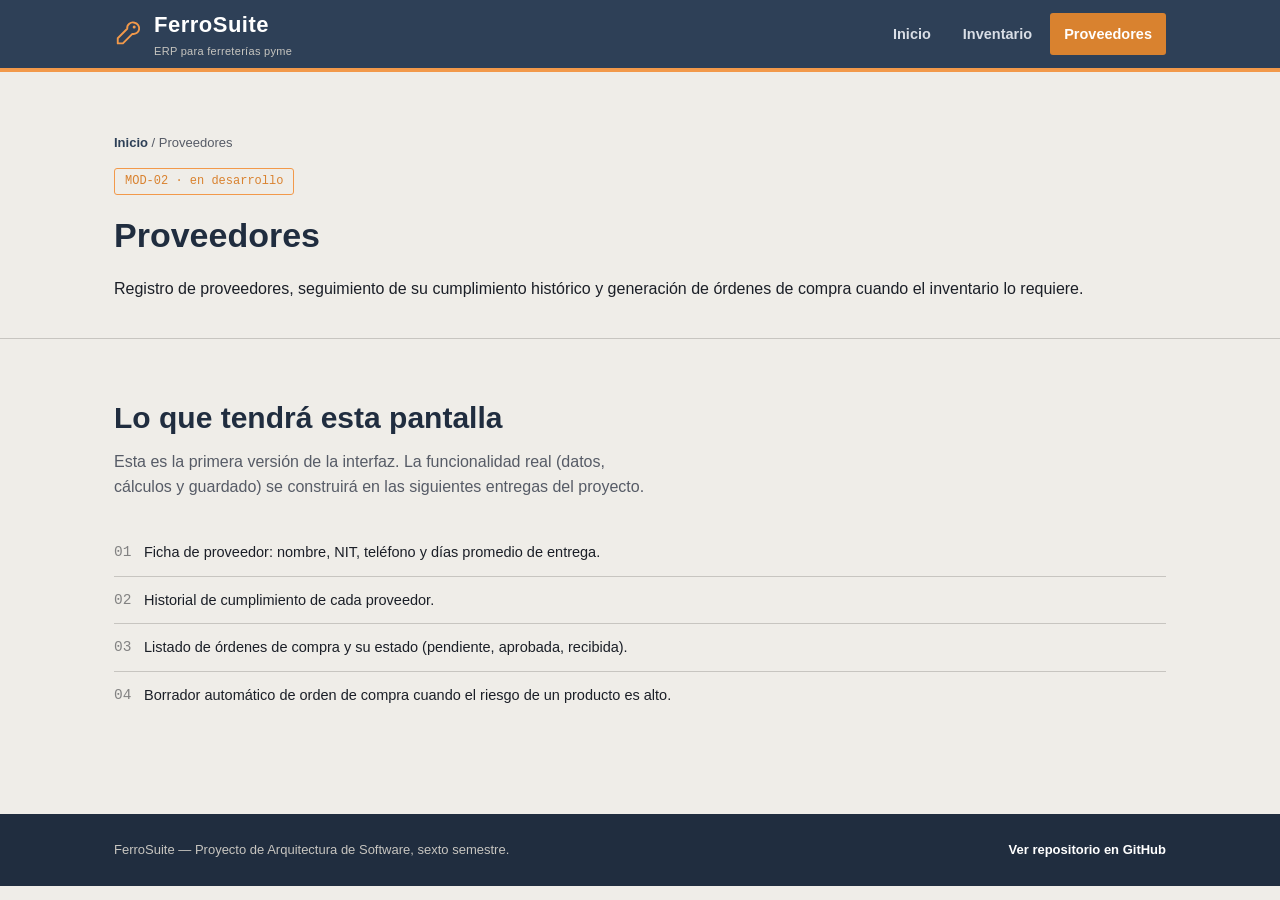
==== frontend/proveedores.html @ bd038d98 "Agrega paginas iniciales de Inventario y Proveedores" ====
<!DOCTYPE html>
<html lang="es">
<head>
  <meta charset="UTF-8" />
  <meta name="viewport" content="width=device-width, initial-scale=1.0" />
  <title>Proveedores — FerroSuite</title>
  <link rel="stylesheet" href="css/styles.css" />
</head>
<body>

  <header class="site-header">
    <div class="container">
      <a class="brand" href="index.html">
        <svg class="brand-mark" viewBox="0 0 32 32" fill="none" xmlns="http://www.w3.org/2000/svg" aria-hidden="true">
          <path d="M22 4a6 6 0 0 0-7.9 6.4L4 20.5V26h5.5l10.1-10.1A6 6 0 0 0 22 4Z" stroke="#F2994A" stroke-width="2" stroke-linejoin="round"/>
          <circle cx="21.5" cy="8.5" r="1.6" fill="#F2994A"/>
        </svg>
        <span class="brand-name">FerroSuite<small>ERP para ferreterías pyme</small></span>
      </a>

      <button class="nav-toggle" aria-label="Abrir menú" aria-expanded="false">☰</button>

      <nav class="site-nav" aria-label="Navegación principal">
        <ul>
          <li><a href="index.html">Inicio</a></li>
          <li><a href="inventario.html">Inventario</a></li>
          <li><a href="proveedores.html" aria-current="page">Proveedores</a></li>
        </ul>
      </nav>
    </div>
  </header>

  <main>
    <section class="module-hero">
      <div class="container">
        <p class="breadcrumb"><a href="index.html">Inicio</a> / Proveedores</p>
        <span class="tag-progress">MOD-02 · en desarrollo</span>
        <h1>Proveedores</h1>
        <p class="lead">
          Registro de proveedores, seguimiento de su cumplimiento histórico y
          generación de órdenes de compra cuando el inventario lo requiere.
        </p>
      </div>
    </section>

    <section class="section">
      <div class="container">
        <div class="section-head">
          <h2>Lo que tendrá esta pantalla</h2>
          <p>Esta es la primera versión de la interfaz. La funcionalidad real (datos, cálculos y guardado) se construirá en las siguientes entregas del proyecto.</p>
        </div>
        <ul class="checklist">
          <li><span class="mark">01</span> Ficha de proveedor: nombre, NIT, teléfono y días promedio de entrega.</li>
          <li><span class="mark">02</span> Historial de cumplimiento de cada proveedor.</li>
          <li><span class="mark">03</span> Listado de órdenes de compra y su estado (pendiente, aprobada, recibida).</li>
          <li><span class="mark">04</span> Borrador automático de orden de compra cuando el riesgo de un producto es alto.</li>
        </ul>
      </div>
    </section>
  </main>

  <footer class="site-footer">
    <div class="container">
      <span>FerroSuite — Proyecto de Arquitectura de Software, sexto semestre.</span>
      <a href="https://github.com/guachulol0345896-pixel/FerroSuite-erp" target="_blank" rel="noopener">Ver repositorio en GitHub</a>
    </div>
  </footer>

  <script src="js/main.js"></script>
</body>
</html>
---- frontend/css/styles.css ----
/* ==========================================================================
   FerroSuite — Interfaz inicial (frontend estático)
   Paleta de marca: azul acero, naranja y gris (definida en el documento
   del proyecto). Referencia visual: estantería/bodega de ferretería.
   ========================================================================== */

:root {
  --steel: #2E4057;
  --steel-dark: #202D3F;
  --steel-light: #44597a;
  --orange: #F2994A;
  --orange-dark: #d9822f;
  --gray: #828282;
  --gray-light: #c7c5c0;
  --bg: #EFEDE8;
  --panel: #ffffff;
  --ink: #1B1F27;
  --ink-soft: #565b66;
  --ok: #3f8f5f;

  --font-head: "Arial Narrow", "Helvetica Neue Condensed", Arial, sans-serif;
  --font-body: -apple-system, BlinkMacSystemFont, "Segoe UI", Roboto, Arial, sans-serif;
  --font-code: "Courier New", ui-monospace, monospace;
}

* { box-sizing: border-box; }

html { scroll-behavior: smooth; }

body {
  margin: 0;
  background: var(--bg);
  color: var(--ink);
  font-family: var(--font-body);
  line-height: 1.55;
}

a { color: inherit; }

img, svg { max-width: 100%; display: block; }

:focus-visible {
  outline: 3px solid var(--orange);
  outline-offset: 2px;
}

.container {
  max-width: 1100px;
  margin: 0 auto;
  padding: 0 24px;
}

/* ---------------- Header / navegación ---------------- */

.site-header {
  position: sticky;
  top: 0;
  z-index: 20;
  background: var(--steel);
  border-bottom: 4px solid var(--orange);
}

.site-header .container {
  display: flex;
  align-items: center;
  justify-content: space-between;
  height: 68px;
}

.brand {
  display: flex;
  align-items: center;
  gap: 10px;
  text-decoration: none;
  color: #fff;
}

.brand-mark {
  width: 30px;
  height: 30px;
  flex: none;
}

.brand-name {
  font-family: var(--font-head);
  font-weight: 700;
  font-size: 22px;
  letter-spacing: 0.5px;
  color: #fff;
}

.brand-name small {
  display: block;
  font-family: var(--font-body);
  font-weight: 400;
  font-size: 11px;
  color: var(--gray-light);
  letter-spacing: 0.3px;
}

.nav-toggle {
  display: none;
  background: transparent;
  border: 2px solid rgba(255,255,255,0.4);
  border-radius: 4px;
  padding: 6px 10px;
  color: #fff;
  font-size: 20px;
  cursor: pointer;
}

.site-nav ul {
  list-style: none;
  display: flex;
  gap: 4px;
  margin: 0;
  padding: 0;
}

.site-nav a {
  display: block;
  text-decoration: none;
  color: #d9dee6;
  font-weight: 600;
  font-size: 14.5px;
  padding: 10px 14px;
  border-radius: 3px;
  transition: color 0.15s ease, background-color 0.15s ease;
}

.site-nav a:hover { color: #fff; background: rgba(255,255,255,0.08); }

.site-nav a[aria-current="page"] {
  color: #fff;
  background: var(--orange-dark);
}

/* ---------------- Hero ---------------- */

.hero {
  padding: 64px 0 56px;
}

.hero .container {
  display: grid;
  grid-template-columns: 1.1fr 0.9fr;
  gap: 48px;
  align-items: center;
}

.hero h1 {
  font-family: var(--font-head);
  font-size: 46px;
  line-height: 1.08;
  margin: 0 0 18px;
  color: var(--steel-dark);
  max-width: 14ch;
}

.hero p.lead {
  font-size: 17px;
  color: var(--ink-soft);
  max-width: 46ch;
  margin: 0 0 26px;
}

.hero-actions { display: flex; gap: 12px; flex-wrap: wrap; }

.btn {
  display: inline-block;
  font-weight: 700;
  font-size: 14.5px;
  padding: 12px 20px;
  border-radius: 3px;
  text-decoration: none;
  border: 2px solid transparent;
}

.btn-primary { background: var(--orange); color: #221405; }
.btn-primary:hover { background: var(--orange-dark); }

.btn-ghost { border-color: var(--steel); color: var(--steel); background: transparent; }
.btn-ghost:hover { background: var(--steel); color: #fff; }

/* --- rack diagram: metáfora de la bodega de ferretería --- */

.rack {
  background: var(--steel-dark);
  border-radius: 4px;
  padding: 18px;
}

.rack-row {
  display: flex;
  align-items: stretch;
  gap: 10px;
  padding: 10px 8px;
  border-bottom: 1px dashed rgba(255,255,255,0.12);
}

.rack-row:last-child { border-bottom: none; }

.rack-code {
  font-family: var(--font-code);
  font-size: 12px;
  color: var(--gray-light);
  width: 56px;
  flex: none;
  padding-top: 3px;
}

.rack-bin {
  flex: 1;
  border-radius: 3px;
  padding: 10px 12px;
  border: 1px solid rgba(255,255,255,0.14);
}

.rack-bin .bin-name {
  font-weight: 700;
  font-size: 14.5px;
  color: #fff;
}

.rack-bin .bin-state {
  font-size: 11.5px;
  letter-spacing: 0.3px;
  color: var(--gray-light);
}

.rack-bin.is-active {
  background: rgba(242, 153, 74, 0.14);
  border-color: var(--orange);
}

.rack-bin.is-active .bin-state { color: var(--orange); }

.rack-bin.is-pending { opacity: 0.55; }

/* ---------------- Sección: dato clave ---------------- */

.stat-band {
  background: var(--steel);
  color: #fff;
  padding: 34px 0;
}

.stat-band .container {
  display: grid;
  grid-template-columns: auto 1fr;
  gap: 26px;
  align-items: center;
}

.stat-number {
  font-family: var(--font-head);
  font-size: 56px;
  color: var(--orange);
  line-height: 1;
}

.stat-band p {
  margin: 0;
  max-width: 56ch;
  color: #dfe3e9;
  font-size: 15px;
}

.stat-band p strong { color: #fff; }

/* ---------------- Sección: módulos ---------------- */

.section { padding: 56px 0; }

.section-head { max-width: 62ch; margin-bottom: 30px; }

.section-head h2 {
  font-family: var(--font-head);
  font-size: 30px;
  color: var(--steel-dark);
  margin: 0 0 8px;
}

.section-head p { color: var(--ink-soft); margin: 0; }

.module-grid {
  display: grid;
  grid-template-columns: repeat(3, 1fr);
  gap: 1px;
  background: var(--gray-light);
  border: 1px solid var(--gray-light);
}

.module-card {
  background: var(--panel);
  padding: 22px;
  min-height: 168px;
  display: flex;
  flex-direction: column;
}

.module-card .code {
  font-family: var(--font-code);
  font-size: 12px;
  color: var(--gray);
}

.module-card h3 {
  font-family: var(--font-head);
  font-size: 20px;
  margin: 8px 0 8px;
  color: var(--steel-dark);
}

.module-card p {
  font-size: 14px;
  color: var(--ink-soft);
  margin: 0 0 14px;
  flex: 1;
}

.status {
  align-self: flex-start;
  font-size: 11.5px;
  font-weight: 700;
  padding: 3px 9px;
  border-radius: 3px;
}

.status.active { background: rgba(242,153,74,0.16); color: var(--orange-dark); }
.status.pending { background: rgba(130,130,130,0.14); color: var(--gray); }

.module-card.is-active { box-shadow: inset 4px 0 0 var(--orange); }

.module-card.is-wide { grid-column: span 2; }

/* ---------------- Página interna (placeholder de módulo) ---------------- */

.module-hero {
  padding: 48px 0 20px;
  border-bottom: 1px solid var(--gray-light);
}

.breadcrumb {
  font-size: 13px;
  color: var(--ink-soft);
  margin-bottom: 14px;
}

.breadcrumb a { text-decoration: none; color: var(--steel); font-weight: 600; }

.module-hero h1 {
  font-family: var(--font-head);
  font-size: 34px;
  color: var(--steel-dark);
  margin: 0 0 10px;
}

.tag-progress {
  display: inline-flex;
  align-items: center;
  gap: 6px;
  font-family: var(--font-code);
  font-size: 12px;
  color: var(--orange-dark);
  border: 1px solid var(--orange);
  border-radius: 3px;
  padding: 3px 10px;
  margin-bottom: 14px;
}

.checklist { margin: 0; padding: 0; list-style: none; }

.checklist li {
  display: flex;
  gap: 10px;
  padding: 12px 0;
  border-bottom: 1px solid var(--gray-light);
  font-size: 14.5px;
}

.checklist li:last-child { border-bottom: none; }

.checklist .mark {
  font-family: var(--font-code);
  color: var(--gray);
  flex: none;
  width: 20px;
}

/* ---------------- Footer ---------------- */

.site-footer {
  background: var(--steel-dark);
  color: var(--gray-light);
  padding: 26px 0;
  margin-top: 40px;
}

.site-footer .container {
  display: flex;
  justify-content: space-between;
  flex-wrap: wrap;
  gap: 10px;
  font-size: 13px;
}

.site-footer a { color: #fff; text-decoration: none; font-weight: 600; }

/* ---------------- Responsive ---------------- */

@media (max-width: 860px) {
  .hero .container { grid-template-columns: 1fr; }
  .module-grid { grid-template-columns: 1fr 1fr; }
  .stat-band .container { grid-template-columns: 1fr; text-align: left; }
}

@media (max-width: 620px) {
  .nav-toggle { display: inline-flex; }
  .site-nav {
    position: absolute;
    top: 68px;
    left: 0;
    right: 0;
    background: var(--steel);
    border-bottom: 4px solid var(--orange);
    display: none;
  }
  .site-nav.is-open { display: block; }
  .site-nav ul { flex-direction: column; padding: 8px 16px 16px; }
  .hero h1 { font-size: 34px; }
  .module-grid { grid-template-columns: 1fr; }
}

@media (prefers-reduced-motion: reduce) {
  html { scroll-behavior: auto; }
  * { transition: none !important; }
}
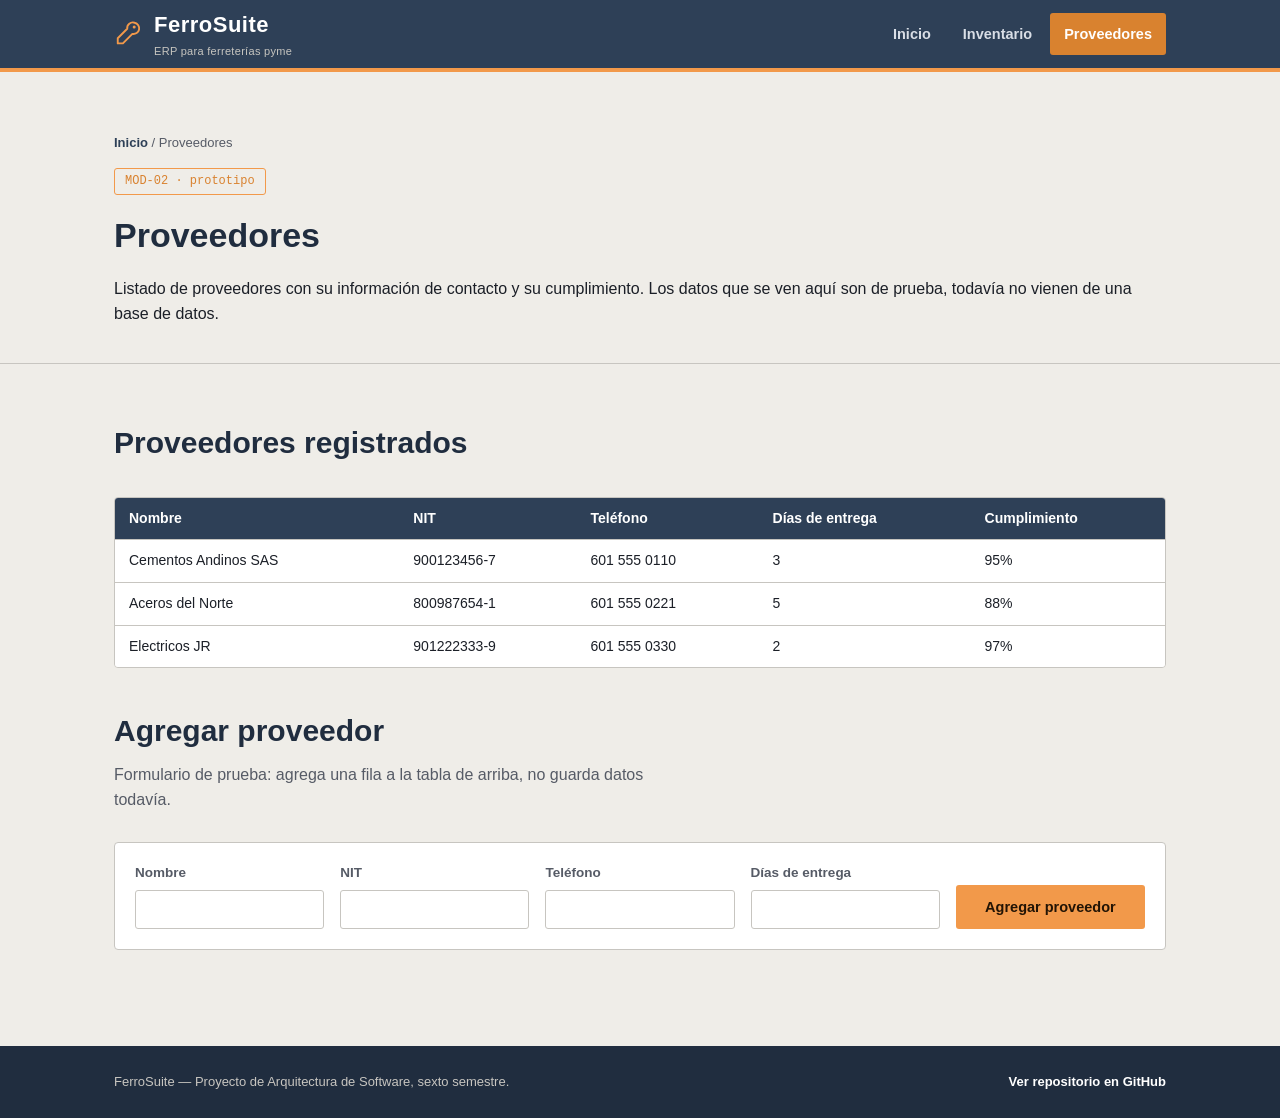
==== commit 9e85a8fa: "Evoluciona el prototipo: vistas de Inventario y Proveedores con datos de prueba" ====
--- a/frontend/proveedores.html
+++ b/frontend/proveedores.html
@@ -34,11 +34,11 @@
     <section class="module-hero">
       <div class="container">
         <p class="breadcrumb"><a href="index.html">Inicio</a> / Proveedores</p>
-        <span class="tag-progress">MOD-02 · en desarrollo</span>
+        <span class="tag-progress">MOD-02 · prototipo</span>
         <h1>Proveedores</h1>
         <p class="lead">
-          Registro de proveedores, seguimiento de su cumplimiento histórico y
-          generación de órdenes de compra cuando el inventario lo requiere.
+          Listado de proveedores con su información de contacto y su cumplimiento. Los
+          datos que se ven aquí son de prueba, todavía no vienen de una base de datos.
         </p>
       </div>
     </section>
@@ -46,15 +46,46 @@
     <section class="section">
       <div class="container">
         <div class="section-head">
-          <h2>Lo que tendrá esta pantalla</h2>
-          <p>Esta es la primera versión de la interfaz. La funcionalidad real (datos, cálculos y guardado) se construirá en las siguientes entregas del proyecto.</p>
+          <h2>Proveedores registrados</h2>
         </div>
-        <ul class="checklist">
-          <li><span class="mark">01</span> Ficha de proveedor: nombre, NIT, teléfono y días promedio de entrega.</li>
-          <li><span class="mark">02</span> Historial de cumplimiento de cada proveedor.</li>
-          <li><span class="mark">03</span> Listado de órdenes de compra y su estado (pendiente, aprobada, recibida).</li>
-          <li><span class="mark">04</span> Borrador automático de orden de compra cuando el riesgo de un producto es alto.</li>
-        </ul>
+
+        <div class="table-wrap">
+          <table id="tabla-proveedores" class="data-table">
+            <thead>
+              <tr>
+                <th>Nombre</th>
+                <th>NIT</th>
+                <th>Teléfono</th>
+                <th>Días de entrega</th>
+                <th>Cumplimiento</th>
+              </tr>
+            </thead>
+            <tbody>
+              <!-- se llena con js/controllers/proveedores.js -->
+            </tbody>
+          </table>
+        </div>
+
+        <div class="section-head" style="margin-top:40px;">
+          <h2>Agregar proveedor</h2>
+          <p>Formulario de prueba: agrega una fila a la tabla de arriba, no guarda datos todavía.</p>
+        </div>
+
+        <form id="form-proveedor" class="form-grid">
+          <label>Nombre
+            <input type="text" name="nombre" required />
+          </label>
+          <label>NIT
+            <input type="text" name="nit" required />
+          </label>
+          <label>Teléfono
+            <input type="text" name="telefono" />
+          </label>
+          <label>Días de entrega
+            <input type="number" name="diasEntrega" min="0" required />
+          </label>
+          <button type="submit" class="btn btn-primary">Agregar proveedor</button>
+        </form>
       </div>
     </section>
   </main>
@@ -67,5 +98,7 @@
   </footer>
 
   <script src="js/main.js"></script>
+  <script src="js/models/data.js"></script>
+  <script src="js/controllers/proveedores.js"></script>
 </body>
 </html>
--- a/frontend/css/styles.css
+++ b/frontend/css/styles.css
@@ -436,3 +436,70 @@
   html { scroll-behavior: auto; }
   * { transition: none !important; }
 }
+
+/* ---------------- Fase 2: tabla de datos y formulario (nuevo, mínimo) ---------------- */
+
+.table-wrap {
+  overflow-x: auto;
+  border: 1px solid var(--gray-light);
+  border-radius: 4px;
+}
+
+.data-table {
+  width: 100%;
+  border-collapse: collapse;
+  font-size: 14px;
+  background: var(--panel);
+}
+
+.data-table th,
+.data-table td {
+  text-align: left;
+  padding: 10px 14px;
+  border-bottom: 1px solid var(--gray-light);
+  white-space: nowrap;
+}
+
+.data-table thead th {
+  background: var(--steel);
+  color: #fff;
+  font-weight: 700;
+}
+
+.data-table tbody tr:last-child td {
+  border-bottom: none;
+}
+
+.form-grid {
+  display: grid;
+  grid-template-columns: repeat(auto-fit, minmax(180px, 1fr));
+  gap: 16px;
+  background: var(--panel);
+  border: 1px solid var(--gray-light);
+  border-radius: 4px;
+  padding: 20px;
+}
+
+.form-grid label {
+  display: flex;
+  flex-direction: column;
+  gap: 6px;
+  font-size: 13.5px;
+  font-weight: 600;
+  color: var(--ink-soft);
+}
+
+.form-grid input,
+.form-grid select {
+  font: inherit;
+  padding: 8px 10px;
+  border: 1px solid var(--gray-light);
+  border-radius: 3px;
+  background: #fff;
+  color: var(--ink);
+}
+
+.form-grid .btn {
+  align-self: end;
+  cursor: pointer;
+}
